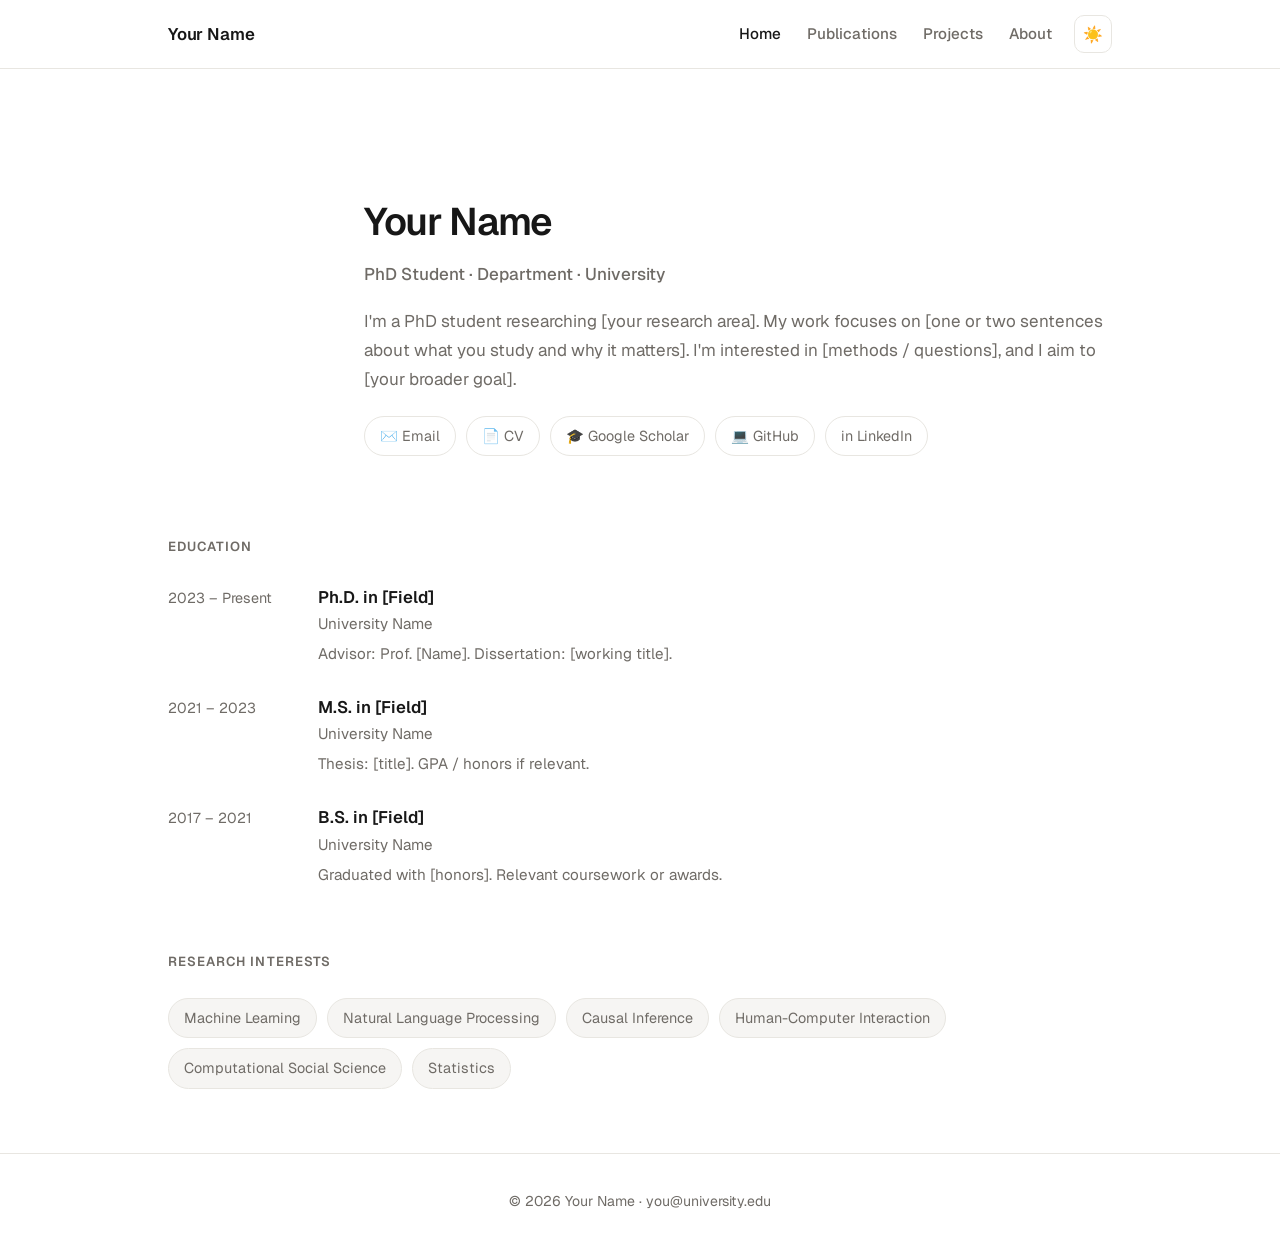
==== index.html @ c01ee90d "Raise content max-width to 1000px" ====
<!DOCTYPE html>
<html lang="en">
<head>
  <meta charset="UTF-8" />
  <meta name="viewport" content="width=device-width, initial-scale=1.0" />
  <title>Your Name — PhD Student</title>
  <meta name="description" content="Academic portfolio of Your Name, PhD student." />
  <link rel="preconnect" href="https://fonts.googleapis.com" />
  <link rel="preconnect" href="https://fonts.gstatic.com" crossorigin />
  <link href="https://fonts.googleapis.com/css2?family=Geist:wght@400;500;600;700&display=swap" rel="stylesheet" />
  <link rel="stylesheet" href="css/style.css?v=5" />
  <script src="js/main.js"></script>
</head>
<body data-page="home">
  <header class="site-header">
    <nav class="nav container">
      <a class="nav-brand" href="index.html">Your Name</a>
      <ul class="nav-links">
        <li><a href="index.html" data-nav="home">Home</a></li>
        <li><a href="publications.html" data-nav="publications">Publications</a></li>
        <li><a href="projects.html" data-nav="projects">Projects</a></li>
        <li><a href="about.html" data-nav="about">About</a></li>
        <li>
          <button class="theme-toggle" aria-label="Toggle dark mode" title="Toggle theme">
            <span class="icon-sun">☀️</span><span class="icon-moon">🌙</span>
          </button>
        </li>
      </ul>
    </nav>
  </header>

  <main class="container">
    <!-- Hero: photo + bio -->
    <section class="hero">
      <img class="hero-photo" src="images/profile.jpg" alt="Photo of Your Name"
           onerror="this.style.visibility='hidden'" />
      <div class="hero-body">
        <h1>Your Name</h1>
        <p class="hero-role">PhD Student · Department · University</p>
        <p class="hero-bio">
          I'm a PhD student researching [your research area]. My work focuses on
          [one or two sentences about what you study and why it matters]. I'm
          interested in [methods / questions], and I aim to [your broader goal].
        </p>
        <div class="hero-links">
          <a href="mailto:you@university.edu">✉️ Email</a>
          <a href="#" target="_blank" rel="noopener">📄 CV</a>
          <a href="https://scholar.google.com" target="_blank" rel="noopener">🎓 Google Scholar</a>
          <a href="https://github.com" target="_blank" rel="noopener">💻 GitHub</a>
          <a href="https://linkedin.com" target="_blank" rel="noopener">in LinkedIn</a>
        </div>
      </div>
    </section>

    <!-- Education -->
    <section class="section">
      <h2 class="section-title">Education</h2>
      <div class="timeline">
        <div class="timeline-item">
          <div class="timeline-date">2023 – Present</div>
          <div class="timeline-content">
            <h3>Ph.D. in [Field]</h3>
            <div class="place">University Name</div>
            <p>Advisor: Prof. [Name]. Dissertation: [working title].</p>
          </div>
        </div>
        <div class="timeline-item">
          <div class="timeline-date">2021 – 2023</div>
          <div class="timeline-content">
            <h3>M.S. in [Field]</h3>
            <div class="place">University Name</div>
            <p>Thesis: [title]. GPA / honors if relevant.</p>
          </div>
        </div>
        <div class="timeline-item">
          <div class="timeline-date">2017 – 2021</div>
          <div class="timeline-content">
            <h3>B.S. in [Field]</h3>
            <div class="place">University Name</div>
            <p>Graduated with [honors]. Relevant coursework or awards.</p>
          </div>
        </div>
      </div>
    </section>

    <!-- Interests -->
    <section class="section">
      <h2 class="section-title">Research Interests</h2>
      <div class="tags">
        <span class="tag">Machine Learning</span>
        <span class="tag">Natural Language Processing</span>
        <span class="tag">Causal Inference</span>
        <span class="tag">Human-Computer Interaction</span>
        <span class="tag">Computational Social Science</span>
        <span class="tag">Statistics</span>
      </div>
    </section>
  </main>

  <footer class="site-footer">
    <div class="container">
      © <span id="year">2026</span> Your Name ·
      <a href="mailto:you@university.edu">you@university.edu</a>
    </div>
  </footer>
  <script>document.getElementById("year").textContent = new Date().getFullYear();</script>
</body>
</html>
---- css/style.css ----
/* ===== Theme tokens (warm monochrome — no blue) ===== */
:root {
  --bg: #ffffff;
  --bg-soft: #f6f5f3;
  --surface: #ffffff;
  --border: #e8e6e1;
  --text: #171717;
  --text-soft: #6f6b66;
  --accent: #171717;
  --accent-soft: #f0eeea;
  --shadow: 0 1px 2px rgba(0, 0, 0, 0.04);
}

[data-theme="dark"] {
  --bg: #0f0f0f;
  --bg-soft: #1a1a18;
  --surface: #161614;
  --border: #2a2826;
  --text: #ededed;
  --text-soft: #9b968f;
  --accent: #ededed;
  --accent-soft: #242220;
  --shadow: 0 1px 2px rgba(0, 0, 0, 0.4);
}

/* ===== Base ===== */
* { box-sizing: border-box; margin: 0; padding: 0; }

html { scroll-behavior: smooth; }

body {
  font-family: "Geist", -apple-system, BlinkMacSystemFont, "Segoe UI", Roboto, Helvetica, Arial, sans-serif;
  background: var(--bg);
  color: var(--text);
  line-height: 1.7;
  font-size: 1.0625rem;
  -webkit-font-smoothing: antialiased;
  transition: background 0.25s ease, color 0.25s ease;
}

a {
  color: var(--text);
  text-decoration: none;
  text-underline-offset: 3px;
  transition: opacity 0.15s ease, color 0.15s ease;
}
a:hover { text-decoration: underline; opacity: 0.7; }

.container { max-width: 1000px; margin: 0 auto; padding: 0 28px; }

/* ===== Header / nav ===== */
.site-header {
  position: sticky;
  top: 0;
  z-index: 10;
  background: color-mix(in srgb, var(--bg) 86%, transparent);
  backdrop-filter: saturate(180%) blur(10px);
  border-bottom: 1px solid var(--border);
}

.nav {
  display: flex;
  align-items: center;
  justify-content: space-between;
  height: 68px;
}

.nav-brand {
  font-weight: 600;
  font-size: 1.05rem;
  letter-spacing: -0.01em;
  color: var(--text);
}
.nav-brand:hover { text-decoration: none; opacity: 0.7; }

.nav-links {
  display: flex;
  align-items: center;
  gap: 2px;
  list-style: none;
}

.nav-links a {
  display: inline-block;
  padding: 8px 12px;
  border-radius: 8px;
  color: var(--text-soft);
  font-size: 0.95rem;
  font-weight: 500;
}
.nav-links a:hover { background: var(--bg-soft); text-decoration: none; opacity: 1; color: var(--text); }
.nav-links a.active { color: var(--text); }

/* ===== Theme toggle ===== */
.theme-toggle {
  display: inline-flex;
  align-items: center;
  justify-content: center;
  width: 38px;
  height: 38px;
  margin-left: 8px;
  border: 1px solid var(--border);
  border-radius: 10px;
  background: var(--surface);
  color: var(--text);
  cursor: pointer;
  font-size: 1rem;
  transition: background 0.2s ease, border-color 0.2s ease;
}
.theme-toggle:hover { background: var(--bg-soft); }
.theme-toggle .icon-moon { display: none; }
[data-theme="dark"] .theme-toggle .icon-sun { display: none; }
[data-theme="dark"] .theme-toggle .icon-moon { display: inline; }

/* ===== Sections ===== */
main { padding: 500px 0 160px; }
/* Home keeps the 500px above; inner pages use 60px */
body:not([data-page="home"]) main { padding-top: 60px; }

.page-title {
  font-size: 2.1rem;
  font-weight: 600;
  margin-bottom: 12px;
  letter-spacing: -0.03em;
}
.page-intro { color: var(--text-soft); margin-bottom: 56px; max-width: 600px; }

.section { margin-bottom: 64px; }
.section-title {
  font-size: 0.82rem;
  font-weight: 600;
  text-transform: uppercase;
  letter-spacing: 0.08em;
  color: var(--text-soft);
  margin-bottom: 24px;
}

/* ===== Hero / home ===== */
.hero {
  display: flex;
  gap: 40px;
  align-items: center;
  padding-top: 120px;
  margin-bottom: 80px;
}
.hero-photo {
  flex: 0 0 auto;
  width: 156px;
  height: 156px;
  border-radius: 50%;
  object-fit: cover;
  background: var(--bg-soft);
}
.hero-body h1 {
  font-size: 2.4rem;
  font-weight: 600;
  letter-spacing: -0.035em;
  margin-bottom: 6px;
}
.hero-role { color: var(--text-soft); font-weight: 500; margin-bottom: 18px; }
.hero-bio { color: var(--text-soft); }
.hero-links { margin-top: 22px; display: flex; flex-wrap: wrap; gap: 10px; }
.hero-links a {
  font-size: 0.9rem;
  padding: 7px 15px;
  border: 1px solid var(--border);
  border-radius: 999px;
  color: var(--text-soft);
}
.hero-links a:hover { color: var(--text); border-color: var(--text-soft); text-decoration: none; opacity: 1; }

/* ===== Education ===== */
.timeline { display: flex; flex-direction: column; gap: 26px; }
.timeline-item {
  display: grid;
  grid-template-columns: 130px 1fr;
  gap: 20px;
}
.timeline-date { color: var(--text-soft); font-size: 0.9rem; padding-top: 3px; }
.timeline-content h3 { font-size: 1.05rem; font-weight: 600; }
.timeline-content .place { color: var(--text-soft); font-size: 0.95rem; }
.timeline-content p { color: var(--text-soft); font-size: 0.95rem; margin-top: 4px; }

/* ===== Interests ===== */
.tags { display: flex; flex-wrap: wrap; gap: 10px; }
.tag {
  padding: 7px 15px;
  background: var(--bg-soft);
  border: 1px solid var(--border);
  border-radius: 999px;
  font-size: 0.9rem;
  color: var(--text-soft);
}

/* ===== Cards (projects) ===== */
.cards { display: grid; grid-template-columns: repeat(auto-fill, minmax(240px, 1fr)); gap: 18px; }
.card {
  background: var(--surface);
  border: 1px solid var(--border);
  border-radius: 16px;
  padding: 24px;
  transition: border-color 0.2s ease, background 0.2s ease;
}
.card:hover { border-color: var(--text-soft); background: var(--bg-soft); }
.card h3 { font-size: 1.1rem; font-weight: 600; margin-bottom: 8px; }
.card p { color: var(--text-soft); font-size: 0.95rem; margin-bottom: 16px; }
.card-tags { display: flex; flex-wrap: wrap; gap: 6px; margin-bottom: 16px; }
.card-tags span {
  font-size: 0.78rem;
  padding: 3px 10px;
  background: var(--accent-soft);
  color: var(--text-soft);
  border-radius: 6px;
}
.card-links { display: flex; gap: 16px; font-size: 0.9rem; }
.card-links a { color: var(--text-soft); }
.card-links a:hover { color: var(--text); }

/* ===== Publications ===== */
.pub-list { display: flex; flex-direction: column; gap: 28px; }
.pub {
  padding-left: 18px;
  border-left: 2px solid var(--border);
}
.pub-year-group { margin-bottom: 48px; }
.pub-year-group > h2 {
  font-size: 0.82rem;
  font-weight: 600;
  text-transform: uppercase;
  letter-spacing: 0.08em;
  color: var(--text-soft);
  margin-bottom: 22px;
}
.pub-title { font-weight: 600; font-size: 1.02rem; }
.pub-authors { color: var(--text-soft); font-size: 0.93rem; margin: 4px 0; }
.pub-authors .me { color: var(--text); font-weight: 600; }
.pub-venue { font-style: italic; color: var(--text-soft); font-size: 0.93rem; }
.pub-links { margin-top: 8px; display: flex; gap: 10px; font-size: 0.88rem; }
.pub-links a {
  padding: 2px 11px;
  border: 1px solid var(--border);
  border-radius: 6px;
  color: var(--text-soft);
}
.pub-links a:hover { border-color: var(--text-soft); color: var(--text); text-decoration: none; opacity: 1; }

/* ===== Prose (about) ===== */
.prose p { margin-bottom: 18px; color: var(--text-soft); }
.prose a { text-decoration: underline; }
.prose h2 {
  font-size: 0.82rem;
  font-weight: 600;
  text-transform: uppercase;
  letter-spacing: 0.08em;
  margin: 40px 0 14px;
  color: var(--text-soft);
}
.prose ul { margin: 0 0 18px 20px; color: var(--text-soft); }
.prose li { margin-bottom: 7px; }
.prose strong { color: var(--text); font-weight: 600; }

/* ===== Footer ===== */
.site-footer {
  border-top: 1px solid var(--border);
  padding: 36px 0;
  color: var(--text-soft);
  font-size: 0.88rem;
  text-align: center;
}
.site-footer a { color: var(--text-soft); }
.site-footer a:hover { color: var(--text); }

/* ===== Responsive ===== */
@media (max-width: 600px) {
  main { padding: 300px 0 100px; }
  .hero { flex-direction: column; text-align: center; gap: 24px; }
  .hero-links { justify-content: center; }
  .timeline-item { grid-template-columns: 1fr; gap: 4px; }
  .nav-brand { font-size: 0.98rem; }
  .nav-links a { padding: 8px 9px; font-size: 0.9rem; }
}
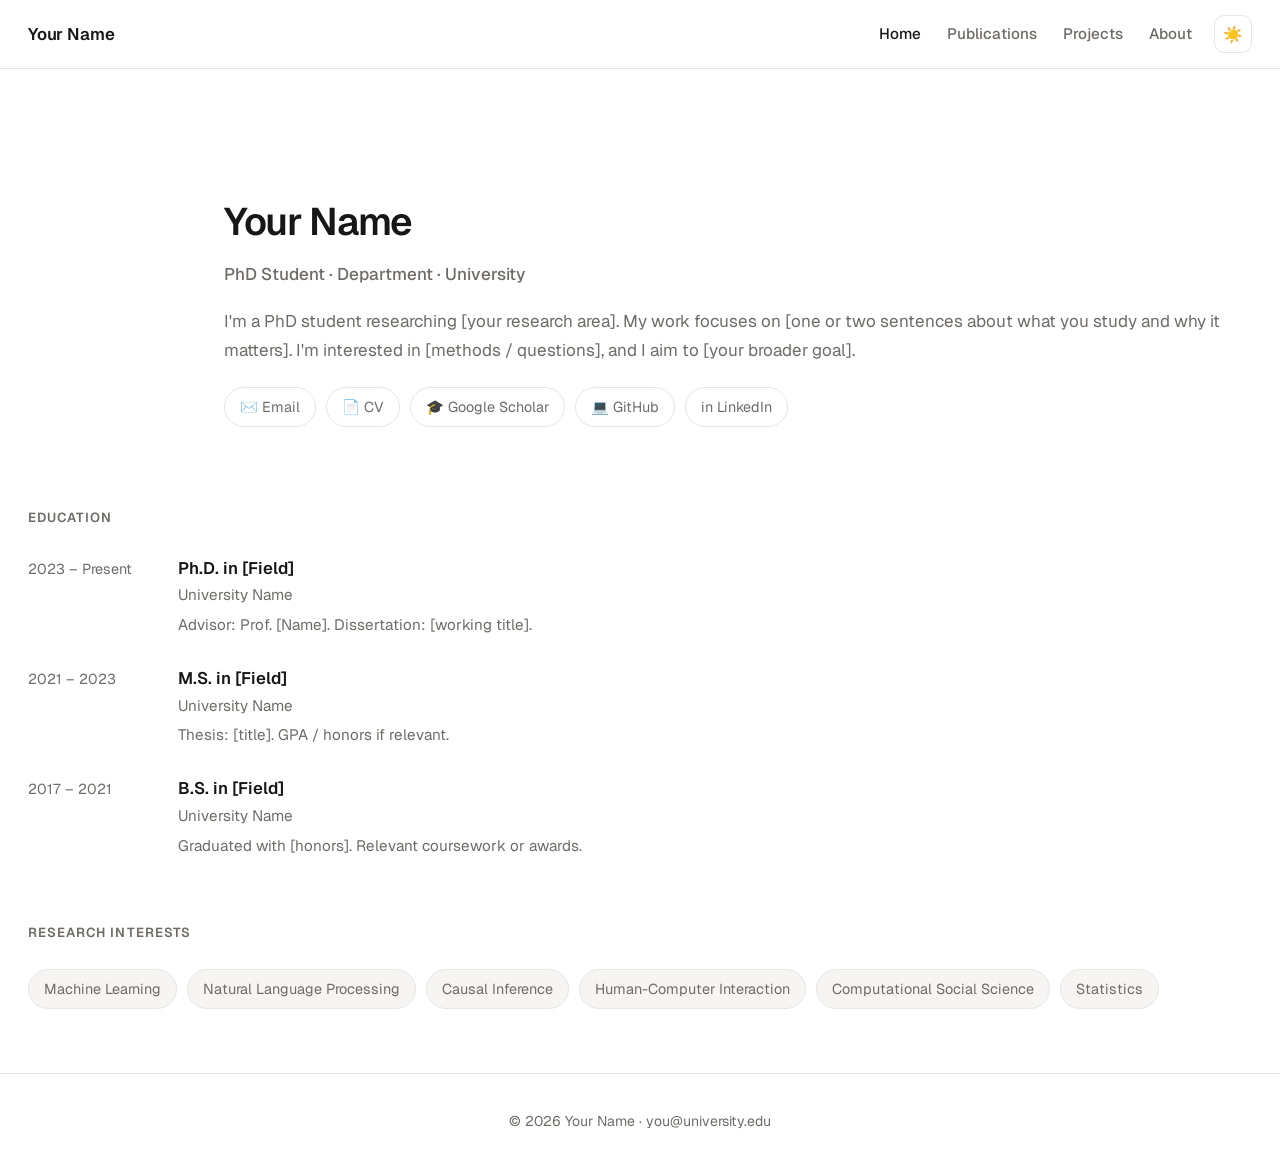
==== commit dadcb661: "Raise content max-width to 1400px" ====
--- a/index.html
+++ b/index.html
@@ -8,7 +8,7 @@
   <link rel="preconnect" href="https://fonts.googleapis.com" />
   <link rel="preconnect" href="https://fonts.gstatic.com" crossorigin />
   <link href="https://fonts.googleapis.com/css2?family=Geist:wght@400;500;600;700&display=swap" rel="stylesheet" />
-  <link rel="stylesheet" href="css/style.css?v=5" />
+  <link rel="stylesheet" href="css/style.css?v=6" />
   <script src="js/main.js"></script>
 </head>
 <body data-page="home">
--- a/css/style.css
+++ b/css/style.css
@@ -46,7 +46,7 @@
 }
 a:hover { text-decoration: underline; opacity: 0.7; }
 
-.container { max-width: 1000px; margin: 0 auto; padding: 0 28px; }
+.container { max-width: 1400px; margin: 0 auto; padding: 0 28px; }
 
 /* ===== Header / nav ===== */
 .site-header {
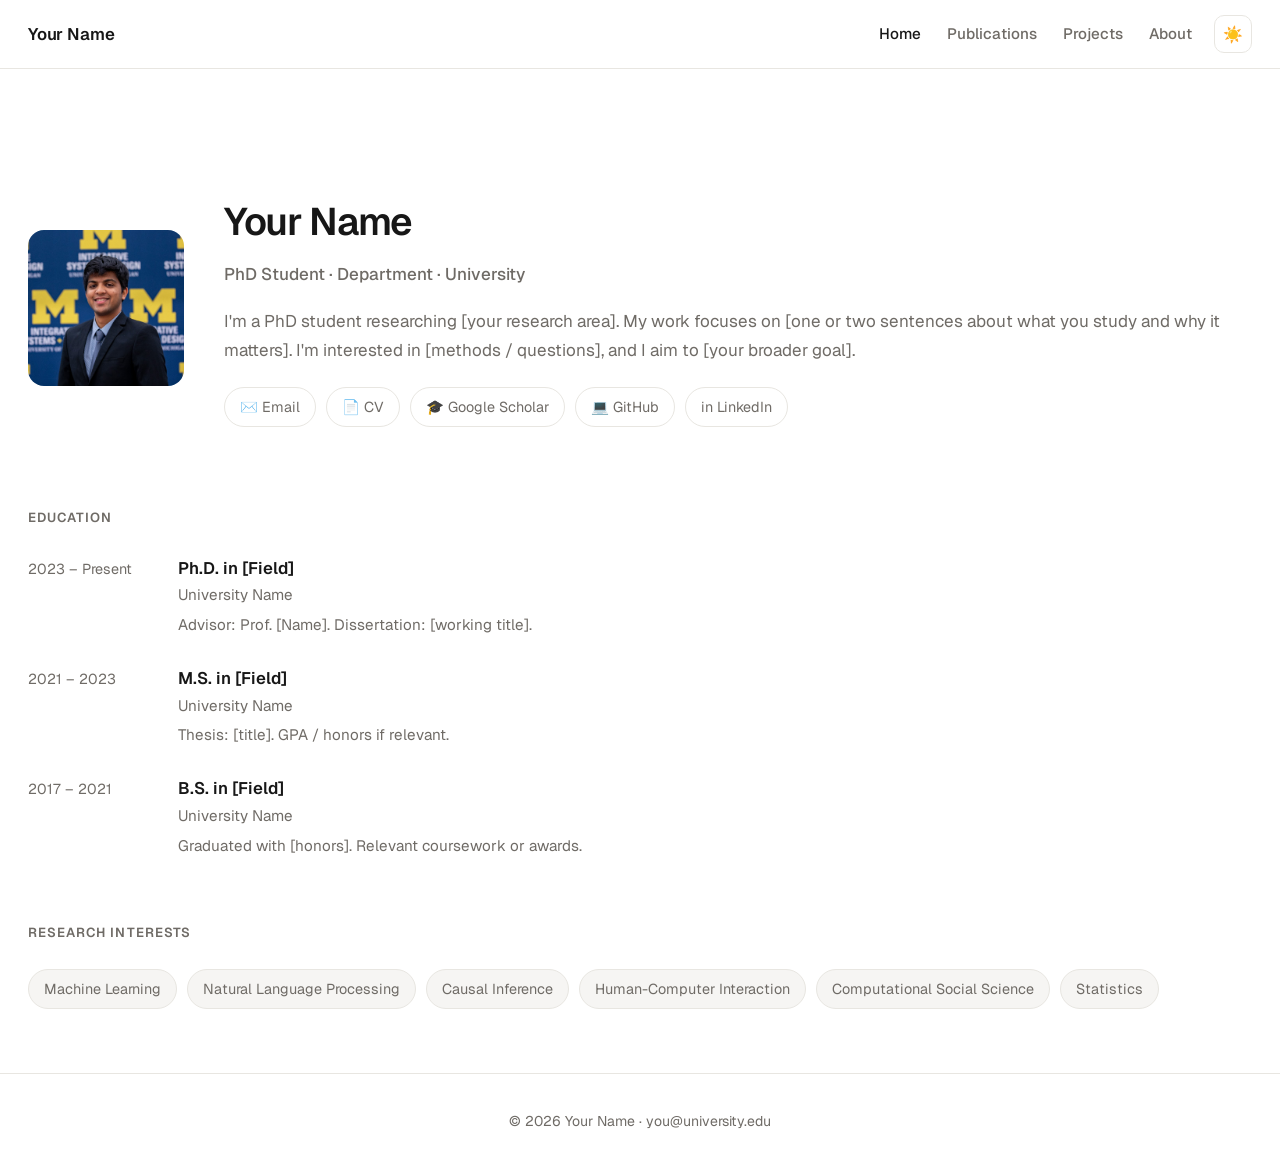
==== commit a8f47646: "Make profile photo square" ====
--- a/index.html
+++ b/index.html
@@ -8,7 +8,7 @@
   <link rel="preconnect" href="https://fonts.googleapis.com" />
   <link rel="preconnect" href="https://fonts.gstatic.com" crossorigin />
   <link href="https://fonts.googleapis.com/css2?family=Geist:wght@400;500;600;700&display=swap" rel="stylesheet" />
-  <link rel="stylesheet" href="css/style.css?v=6" />
+  <link rel="stylesheet" href="css/style.css?v=9" />
   <script src="js/main.js"></script>
 </head>
 <body data-page="home">
--- a/css/style.css
+++ b/css/style.css
@@ -147,7 +147,7 @@
   flex: 0 0 auto;
   width: 156px;
   height: 156px;
-  border-radius: 50%;
+  border-radius: 16px;
   object-fit: cover;
   background: var(--bg-soft);
 }
@@ -193,7 +193,7 @@
 }
 
 /* ===== Cards (projects) ===== */
-.cards { display: grid; grid-template-columns: repeat(auto-fill, minmax(240px, 1fr)); gap: 18px; }
+.cards { display: grid; grid-template-columns: repeat(auto-fill, minmax(240px, 1fr)); gap: 18px; margin-bottom: 48px; }
 .card {
   background: var(--surface);
   border: 1px solid var(--border);
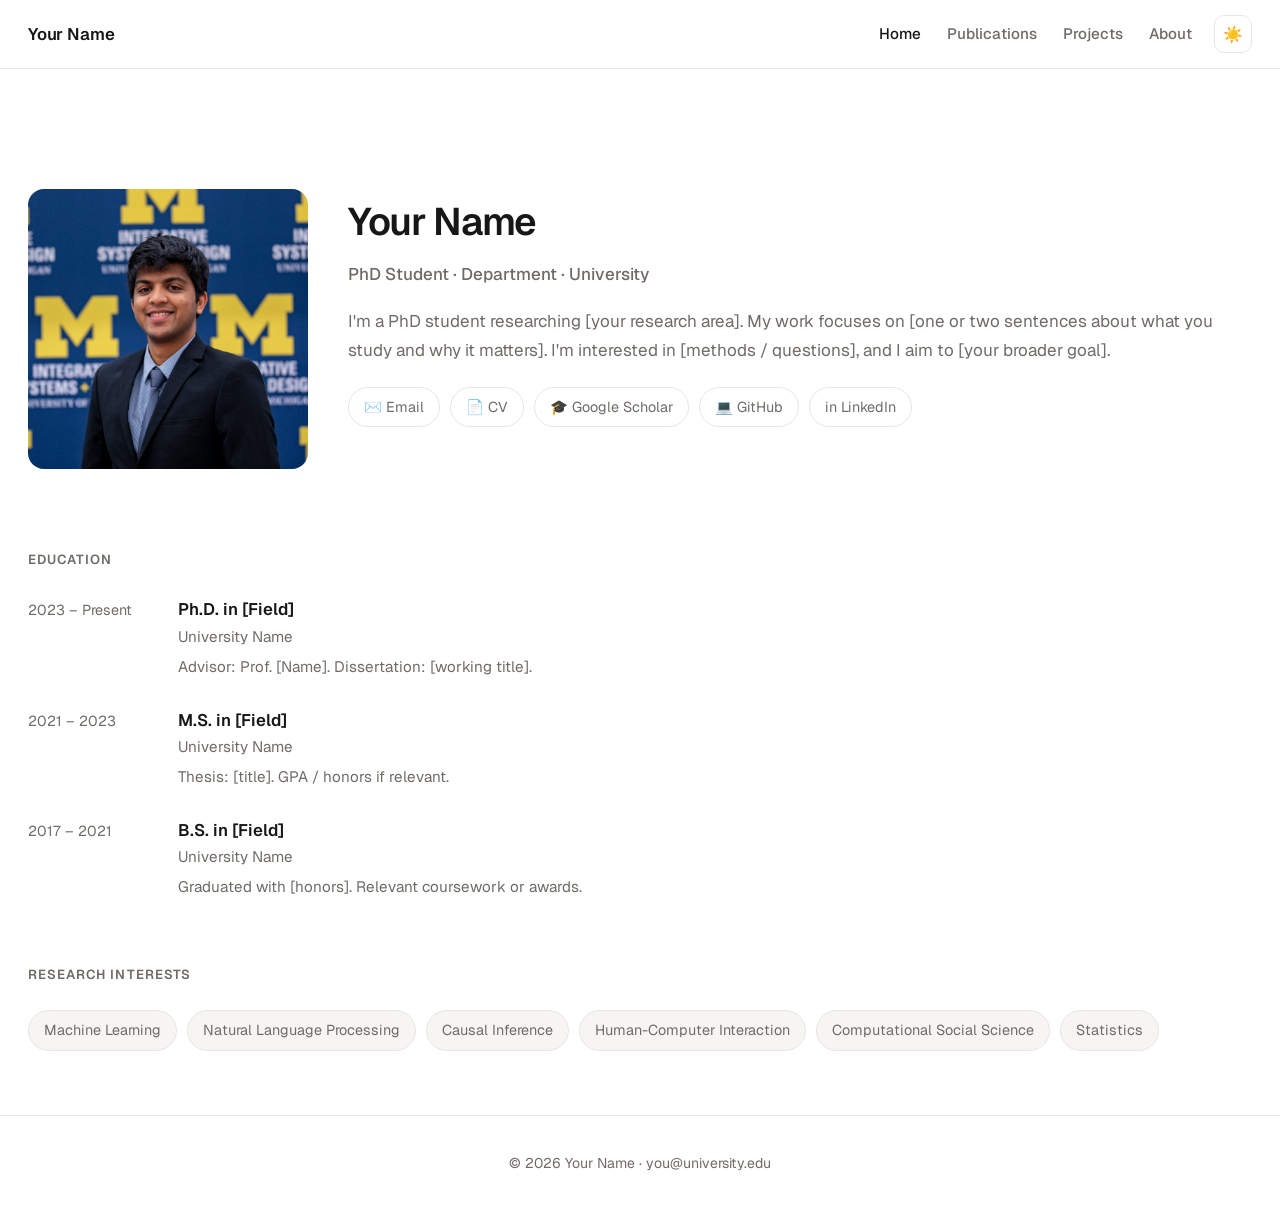
==== commit b58e4f1e: "Make hero photo fill area beside name and bio" ====
--- a/index.html
+++ b/index.html
@@ -8,7 +8,7 @@
   <link rel="preconnect" href="https://fonts.googleapis.com" />
   <link rel="preconnect" href="https://fonts.gstatic.com" crossorigin />
   <link href="https://fonts.googleapis.com/css2?family=Geist:wght@400;500;600;700&display=swap" rel="stylesheet" />
-  <link rel="stylesheet" href="css/style.css?v=9" />
+  <link rel="stylesheet" href="css/style.css?v=10" />
   <script src="js/main.js"></script>
 </head>
 <body data-page="home">
--- a/css/style.css
+++ b/css/style.css
@@ -139,14 +139,15 @@
 .hero {
   display: flex;
   gap: 40px;
-  align-items: center;
+  align-items: stretch;
   padding-top: 120px;
   margin-bottom: 80px;
 }
 .hero-photo {
   flex: 0 0 auto;
-  width: 156px;
-  height: 156px;
+  width: 280px;
+  align-self: stretch;
+  height: auto;
   border-radius: 16px;
   object-fit: cover;
   background: var(--bg-soft);
@@ -274,6 +275,7 @@
 @media (max-width: 600px) {
   main { padding: 300px 0 100px; }
   .hero { flex-direction: column; text-align: center; gap: 24px; }
+  .hero-photo { width: 100%; height: 280px; align-self: auto; }
   .hero-links { justify-content: center; }
   .timeline-item { grid-template-columns: 1fr; gap: 4px; }
   .nav-brand { font-size: 0.98rem; }
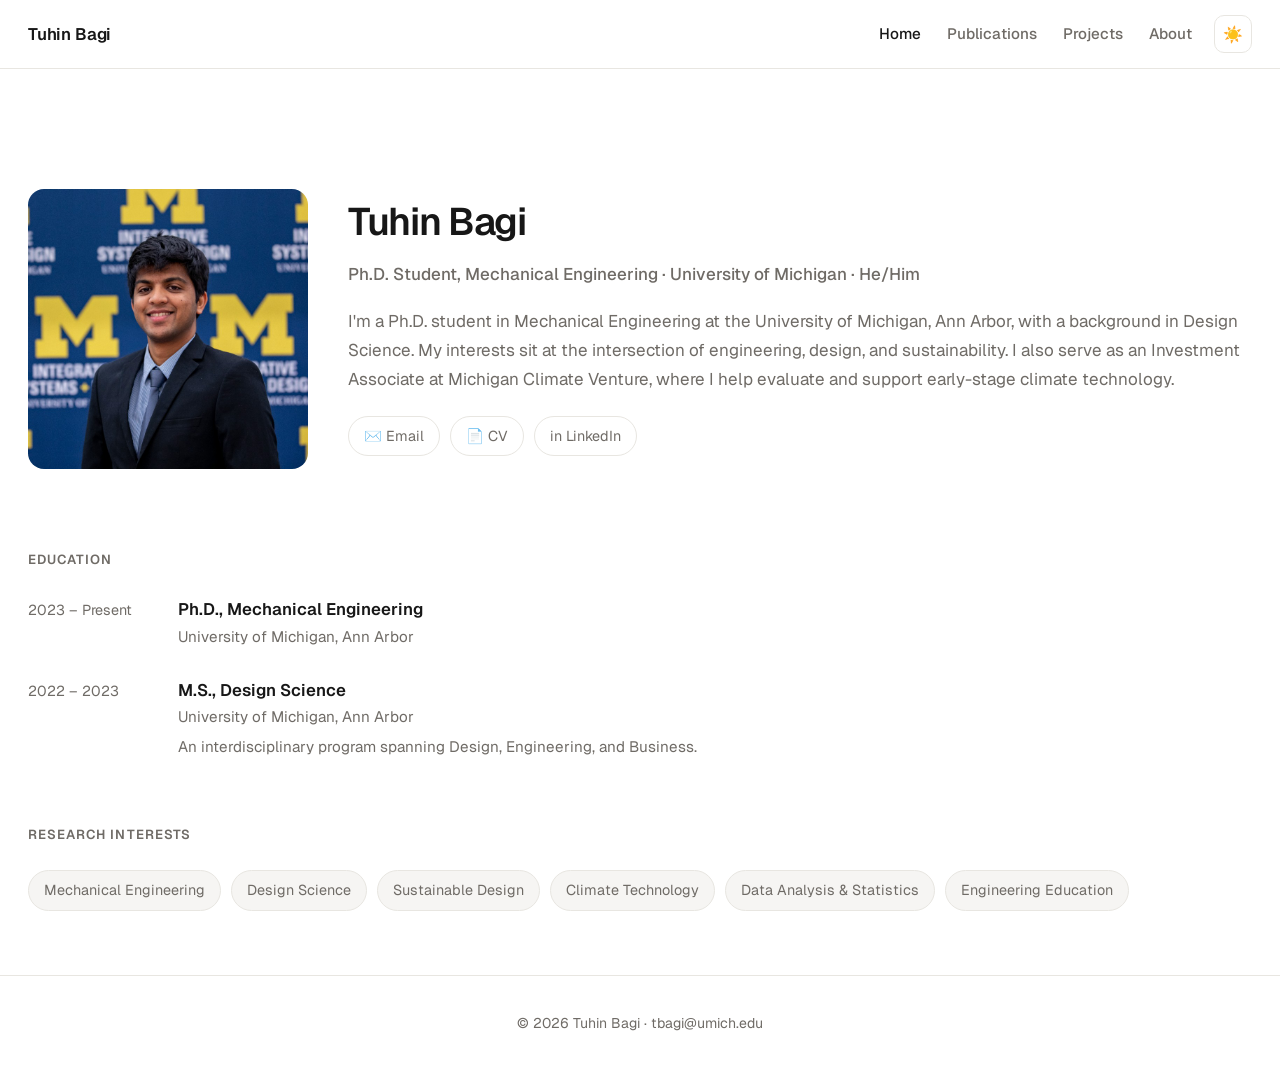
==== commit 88720b16: "Populate site with real content (Tuhin Bagi)" ====
--- a/index.html
+++ b/index.html
@@ -3,18 +3,18 @@
 <head>
   <meta charset="UTF-8" />
   <meta name="viewport" content="width=device-width, initial-scale=1.0" />
-  <title>Your Name — PhD Student</title>
-  <meta name="description" content="Academic portfolio of Your Name, PhD student." />
+  <title>Tuhin Bagi — PhD Student</title>
+  <meta name="description" content="Academic portfolio of Tuhin Bagi, PhD student." />
   <link rel="preconnect" href="https://fonts.googleapis.com" />
   <link rel="preconnect" href="https://fonts.gstatic.com" crossorigin />
   <link href="https://fonts.googleapis.com/css2?family=Geist:wght@400;500;600;700&display=swap" rel="stylesheet" />
-  <link rel="stylesheet" href="css/style.css?v=10" />
+  <link rel="stylesheet" href="css/style.css?v=11" />
   <script src="js/main.js"></script>
 </head>
 <body data-page="home">
   <header class="site-header">
     <nav class="nav container">
-      <a class="nav-brand" href="index.html">Your Name</a>
+      <a class="nav-brand" href="index.html">Tuhin Bagi</a>
       <ul class="nav-links">
         <li><a href="index.html" data-nav="home">Home</a></li>
         <li><a href="publications.html" data-nav="publications">Publications</a></li>
@@ -32,22 +32,22 @@
   <main class="container">
     <!-- Hero: photo + bio -->
     <section class="hero">
-      <img class="hero-photo" src="images/profile.jpg" alt="Photo of Your Name"
+      <img class="hero-photo" src="images/profile.jpg" alt="Photo of Tuhin Bagi"
            onerror="this.style.visibility='hidden'" />
       <div class="hero-body">
-        <h1>Your Name</h1>
-        <p class="hero-role">PhD Student · Department · University</p>
+        <h1>Tuhin Bagi</h1>
+        <p class="hero-role">Ph.D. Student, Mechanical Engineering · University of Michigan · He/Him</p>
         <p class="hero-bio">
-          I'm a PhD student researching [your research area]. My work focuses on
-          [one or two sentences about what you study and why it matters]. I'm
-          interested in [methods / questions], and I aim to [your broader goal].
+          I'm a Ph.D. student in Mechanical Engineering at the University of
+          Michigan, Ann Arbor, with a background in Design Science. My interests
+          sit at the intersection of engineering, design, and sustainability. I
+          also serve as an Investment Associate at Michigan Climate Venture,
+          where I help evaluate and support early-stage climate technology.
         </p>
         <div class="hero-links">
-          <a href="mailto:you@university.edu">✉️ Email</a>
+          <a href="mailto:tbagi@umich.edu">✉️ Email</a>
           <a href="#" target="_blank" rel="noopener">📄 CV</a>
-          <a href="https://scholar.google.com" target="_blank" rel="noopener">🎓 Google Scholar</a>
-          <a href="https://github.com" target="_blank" rel="noopener">💻 GitHub</a>
-          <a href="https://linkedin.com" target="_blank" rel="noopener">in LinkedIn</a>
+          <a href="#" target="_blank" rel="noopener">in LinkedIn</a>
         </div>
       </div>
     </section>
@@ -59,25 +59,16 @@
         <div class="timeline-item">
           <div class="timeline-date">2023 – Present</div>
           <div class="timeline-content">
-            <h3>Ph.D. in [Field]</h3>
-            <div class="place">University Name</div>
-            <p>Advisor: Prof. [Name]. Dissertation: [working title].</p>
+            <h3>Ph.D., Mechanical Engineering</h3>
+            <div class="place">University of Michigan, Ann Arbor</div>
           </div>
         </div>
         <div class="timeline-item">
-          <div class="timeline-date">2021 – 2023</div>
+          <div class="timeline-date">2022 – 2023</div>
           <div class="timeline-content">
-            <h3>M.S. in [Field]</h3>
-            <div class="place">University Name</div>
-            <p>Thesis: [title]. GPA / honors if relevant.</p>
-          </div>
-        </div>
-        <div class="timeline-item">
-          <div class="timeline-date">2017 – 2021</div>
-          <div class="timeline-content">
-            <h3>B.S. in [Field]</h3>
-            <div class="place">University Name</div>
-            <p>Graduated with [honors]. Relevant coursework or awards.</p>
+            <h3>M.S., Design Science</h3>
+            <div class="place">University of Michigan, Ann Arbor</div>
+            <p>An interdisciplinary program spanning Design, Engineering, and Business.</p>
           </div>
         </div>
       </div>
@@ -87,20 +78,20 @@
     <section class="section">
       <h2 class="section-title">Research Interests</h2>
       <div class="tags">
-        <span class="tag">Machine Learning</span>
-        <span class="tag">Natural Language Processing</span>
-        <span class="tag">Causal Inference</span>
-        <span class="tag">Human-Computer Interaction</span>
-        <span class="tag">Computational Social Science</span>
-        <span class="tag">Statistics</span>
+        <span class="tag">Mechanical Engineering</span>
+        <span class="tag">Design Science</span>
+        <span class="tag">Sustainable Design</span>
+        <span class="tag">Climate Technology</span>
+        <span class="tag">Data Analysis &amp; Statistics</span>
+        <span class="tag">Engineering Education</span>
       </div>
     </section>
   </main>
 
   <footer class="site-footer">
     <div class="container">
-      © <span id="year">2026</span> Your Name ·
-      <a href="mailto:you@university.edu">you@university.edu</a>
+      © <span id="year">2026</span> Tuhin Bagi ·
+      <a href="mailto:tbagi@umich.edu">tbagi@umich.edu</a>
     </div>
   </footer>
   <script>document.getElementById("year").textContent = new Date().getFullYear();</script>
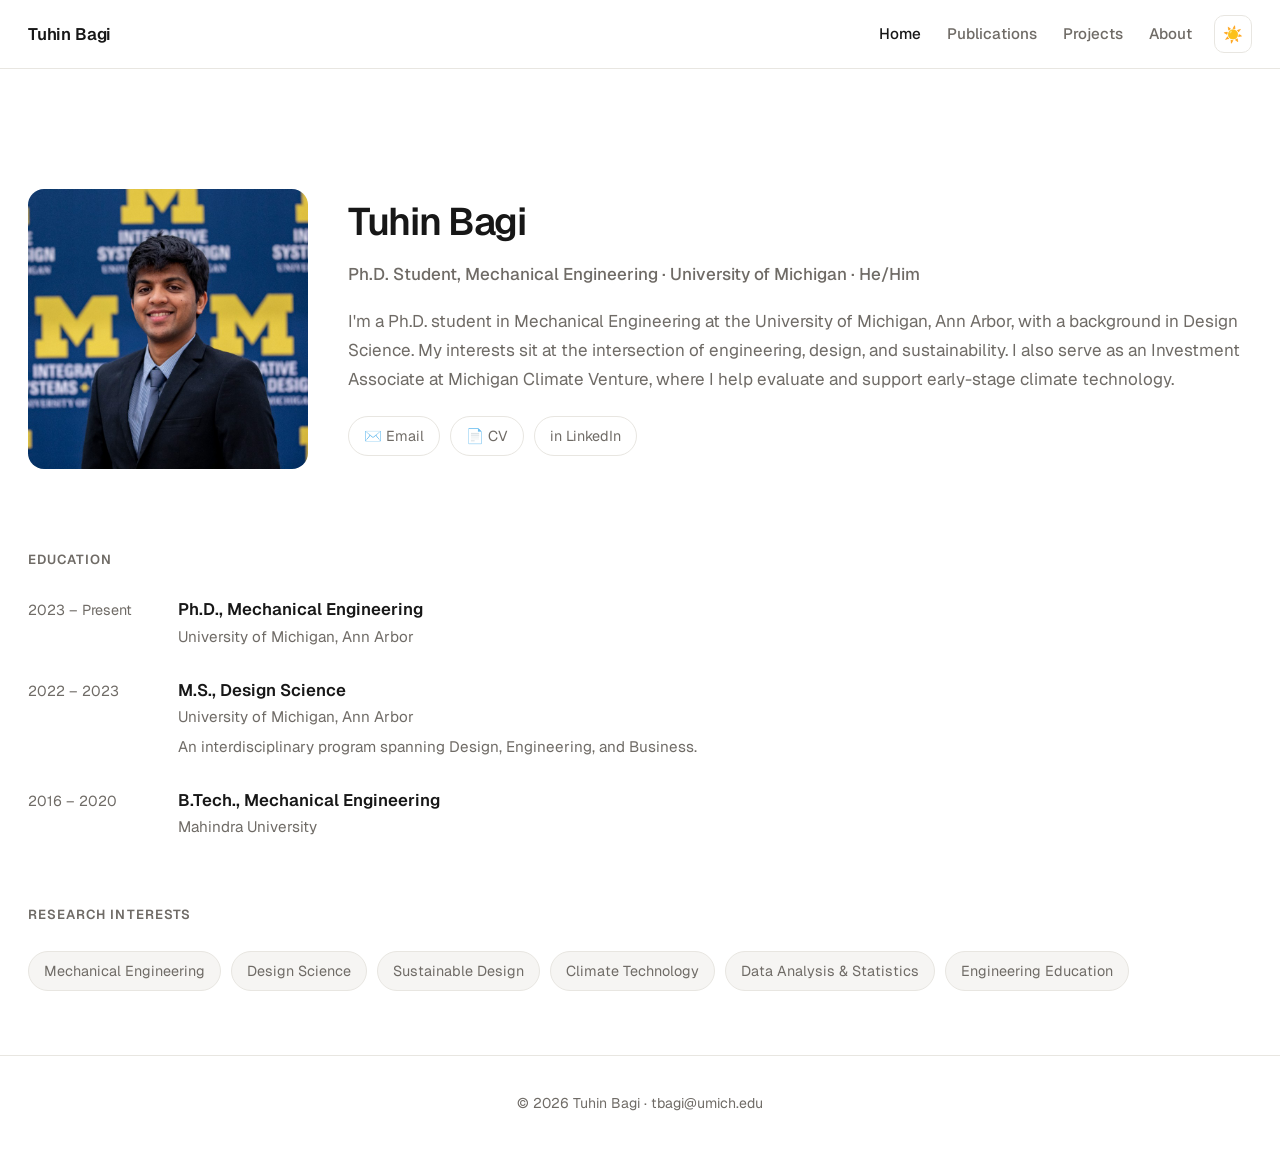
==== commit 99468241: "Add B.Tech (Mahindra University) to education" ====
--- a/index.html
+++ b/index.html
@@ -8,7 +8,7 @@
   <link rel="preconnect" href="https://fonts.googleapis.com" />
   <link rel="preconnect" href="https://fonts.gstatic.com" crossorigin />
   <link href="https://fonts.googleapis.com/css2?family=Geist:wght@400;500;600;700&display=swap" rel="stylesheet" />
-  <link rel="stylesheet" href="css/style.css?v=11" />
+  <link rel="stylesheet" href="css/style.css?v=12" />
   <script src="js/main.js"></script>
 </head>
 <body data-page="home">
@@ -71,6 +71,13 @@
             <p>An interdisciplinary program spanning Design, Engineering, and Business.</p>
           </div>
         </div>
+        <div class="timeline-item">
+          <div class="timeline-date">2016 – 2020</div>
+          <div class="timeline-content">
+            <h3>B.Tech., Mechanical Engineering</h3>
+            <div class="place">Mahindra University</div>
+          </div>
+        </div>
       </div>
     </section>
 
